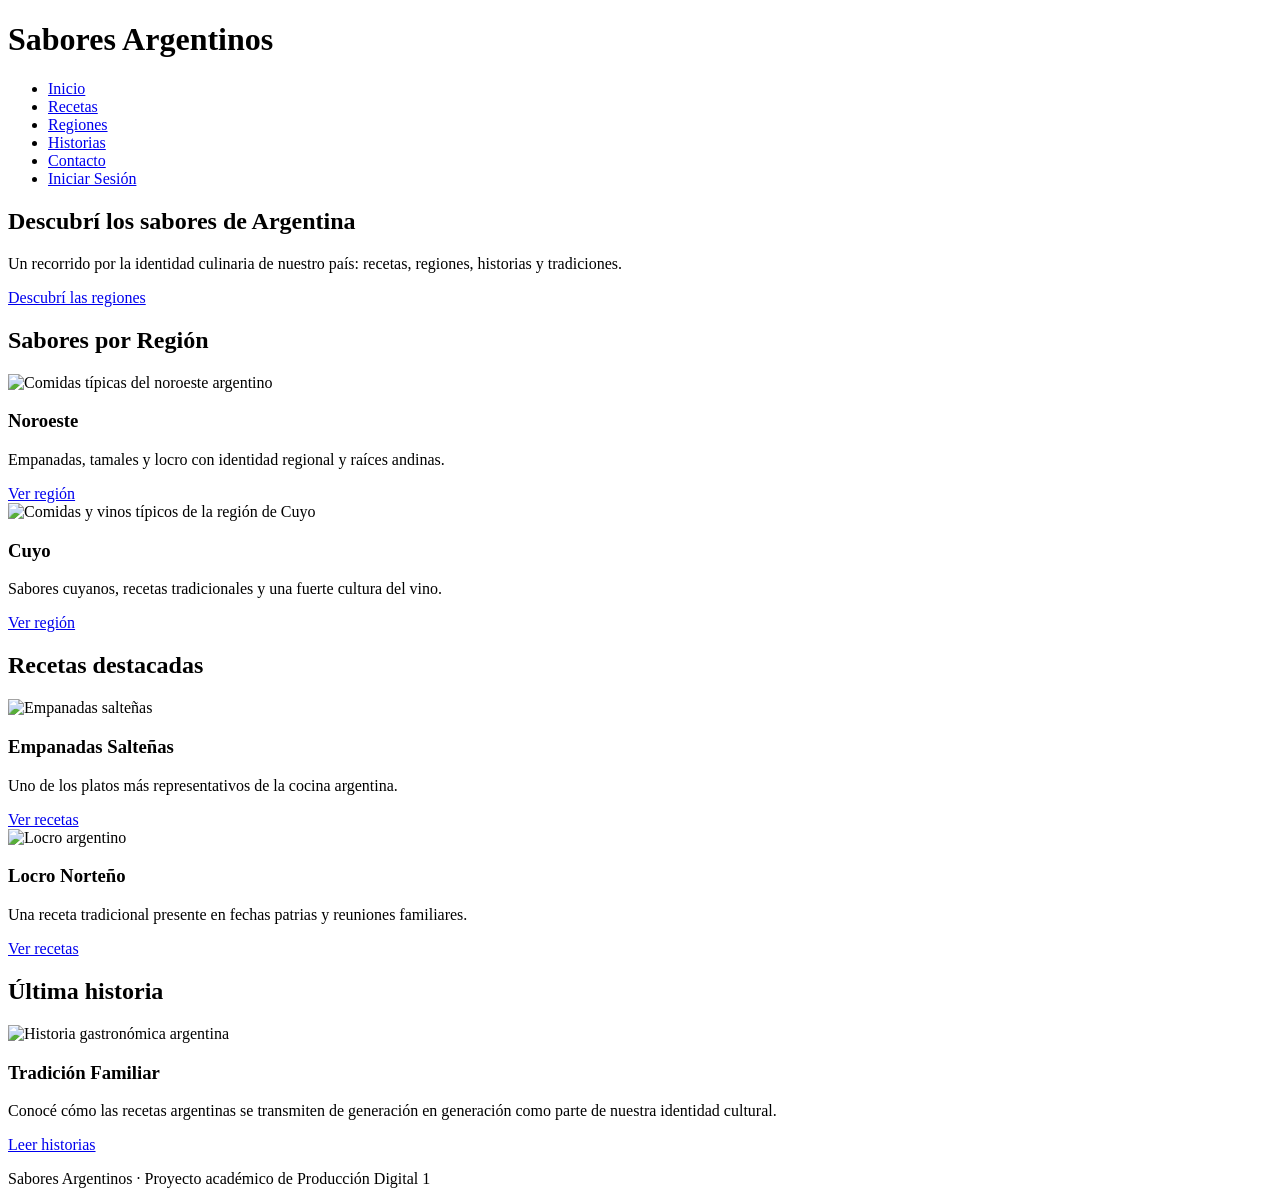
==== index.html @ f2c844c0 "Add files via upload" ====
<!DOCTYPE html>
<html lang="es">
<head>
    <meta charset="UTF-8">
    <meta name="viewport" content="width=device-width, initial-scale=1.0">
    <title>Sabores Argentinos | Inicio</title>
    <link rel="preconnect" href="https://fonts.googleapis.com">
    <link rel="preconnect" href="https://fonts.gstatic.com" crossorigin>
    <link href="https://fonts.googleapis.com/css2?family=Cormorant+Garamond:wght@400;500;600;700&family=Lato:wght@300;400;500;700&display=swap" rel="stylesheet">
    <link rel="stylesheet" href="css/estilos.css">
</head>
<body>

    <header class="site-header">
        <div class="contenedor">
            <h1 class="logo">Sabores Argentinos</h1>

            <nav class="menu">
                <ul>
                    <li><a href="index.html">Inicio</a></li>
                    <li><a href="recetas.html">Recetas</a></li>
                    <li><a href="regiones.html">Regiones</a></li>
                    <li><a href="historias.html">Historias</a></li>
                    <li><a href="contacto.html">Contacto</a></li>
                    <li><a href="login.html">Iniciar Sesión</a></li>
                </ul>
            </nav>
        </div>
    </header>

    <main>
        <section class="hero">
            <div class="hero-contenido contenedor">
                <h2>Descubrí los sabores de Argentina</h2>
                <p>
                    Un recorrido por la identidad culinaria de nuestro país:
                    recetas, regiones, historias y tradiciones.
                </p>
                <a href="regiones.html" class="boton">Descubrí las regiones</a>
            </div>
        </section>

        <section class="seccion contenedor">
            <h2 class="titulo-seccion">Sabores por Región</h2>

            <div class="grid-tarjetas">
                <article class="tarjeta">
                    <img src="imagenes/empas.jpg" alt="Comidas típicas del noroeste argentino">
                    <div class="tarjeta-contenido">
                        <h3>Noroeste</h3>
                        <p>Empanadas, tamales y locro con identidad regional y raíces andinas.</p>
                        <a href="regiones.html" class="boton-secundario">Ver región</a>
                    </div>
                </article>

                <article class="tarjeta">
                    <img src="imagenes/copa-vino.jpg" alt="Comidas y vinos típicos de la región de Cuyo">
                    <div class="tarjeta-contenido">
                        <h3>Cuyo</h3>
                        <p>Sabores cuyanos, recetas tradicionales y una fuerte cultura del vino.</p>
                        <a href="regiones.html" class="boton-secundario">Ver región</a>
                    </div>
                </article>
            </div>
        </section>

        <section class="seccion contenedor">
            <h2 class="titulo-seccion">Recetas destacadas</h2>

            <div class="lista-recetas">
                <article class="receta-card">
                    <img src="imagenes/empas.jpg" alt="Empanadas salteñas">
                    <div class="receta-info">
                        <h3>Empanadas Salteñas</h3>
                        <p>Uno de los platos más representativos de la cocina argentina.</p>
                        <a href="recetas.html" class="boton-secundario">Ver recetas</a>
                    </div>
                </article>

                <article class="receta-card">
                    <img src="imagenes/locro.jpg" alt="Locro argentino">
                    <div class="receta-info">
                        <h3>Locro Norteño</h3>
                        <p>Una receta tradicional presente en fechas patrias y reuniones familiares.</p>
                        <a href="recetas.html" class="boton-secundario">Ver recetas</a>
                    </div>
                </article>
            </div>
        </section>

        <section class="seccion contenedor">
            <h2 class="titulo-seccion">Última historia</h2>

            <article class="historia-destacada">
                <img src="imagenes/mapa.png" alt="Historia gastronómica argentina">
                <div class="historia-texto">
                    <h3>Tradición Familiar</h3>
                    <p>
                        Conocé cómo las recetas argentinas se transmiten de generación en generación
                        como parte de nuestra identidad cultural.
                    </p>
                    <a href="historias.html" class="boton">Leer historias</a>
                </div>
            </article>
        </section>
    </main>

    <footer class="site-footer">
        <p>Sabores Argentinos · Proyecto académico de Producción Digital 1</p>
    </footer>

</body>
</html>
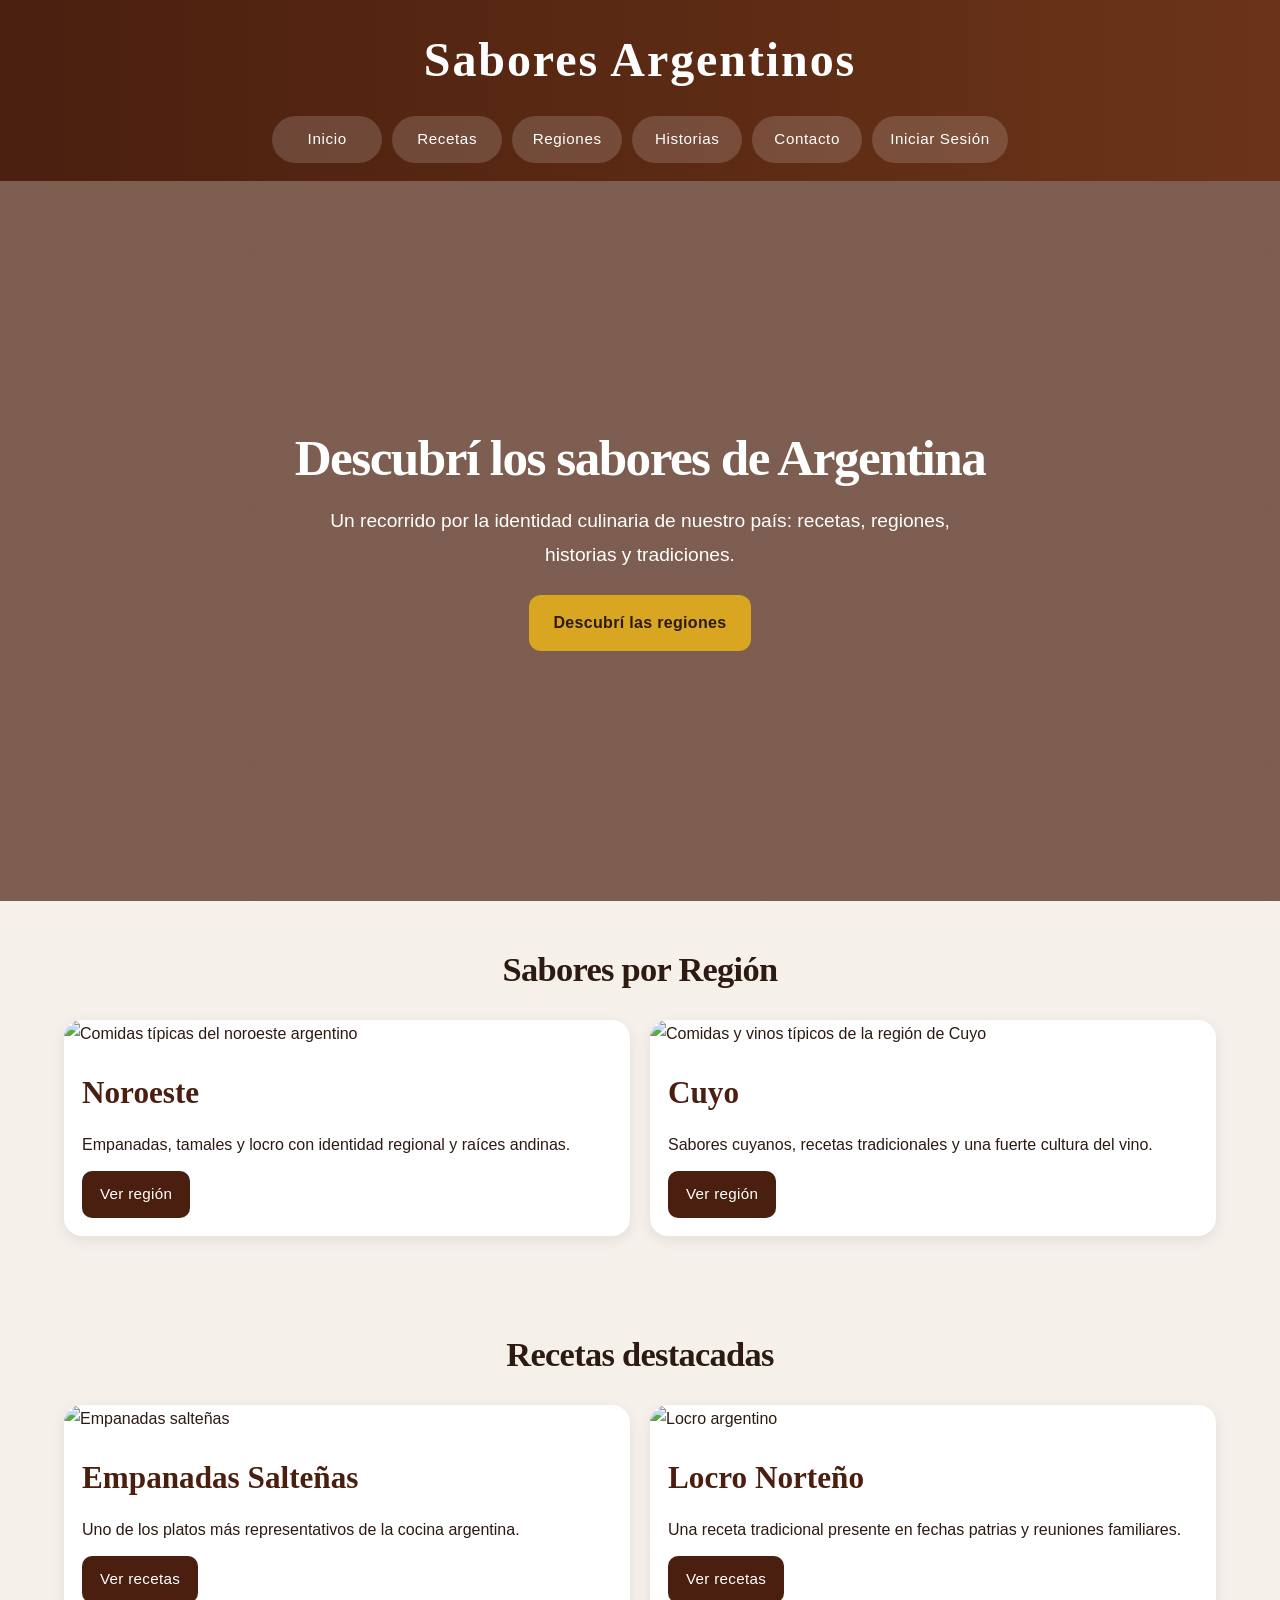
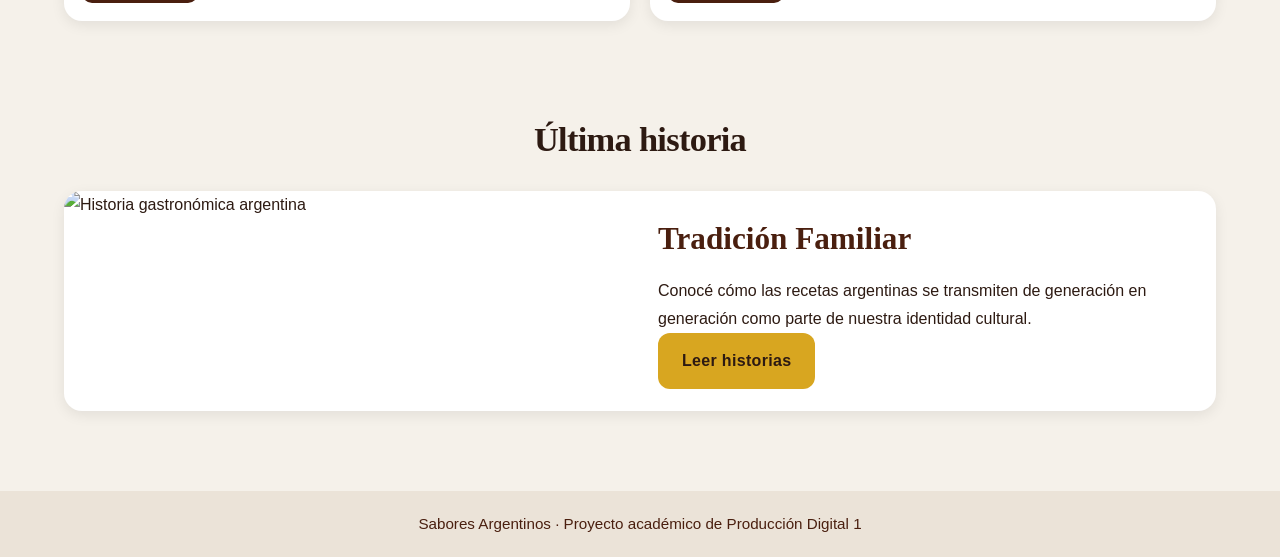
==== commit b14683ae: "Update index.html" ====
--- a/index.html
+++ b/index.html
@@ -7,7 +7,7 @@
     <link rel="preconnect" href="https://fonts.googleapis.com">
     <link rel="preconnect" href="https://fonts.gstatic.com" crossorigin>
     <link href="https://fonts.googleapis.com/css2?family=Cormorant+Garamond:wght@400;500;600;700&family=Lato:wght@300;400;500;700&display=swap" rel="stylesheet">
-    <link rel="stylesheet" href="css/estilos.css">
+    <link rel="stylesheet" href="estilos.css">
 </head>
 <body>
 
@@ -110,4 +110,4 @@
     </footer>
 
 </body>
-</html>+</html>
--- a/estilos.css
+++ b/estilos.css
@@ -0,0 +1,540 @@
+* {
+    margin: 0;
+    padding: 0;
+    box-sizing: border-box;
+}
+
+:root {
+    --font-serif: 'Cormorant Garamond', Georgia, serif;
+    --font-sans: 'Lato', Arial, sans-serif;
+    --marron-oscuro: #4a1f0f;
+    --marron-medio: #6b3418;
+    --marron-claro: #8c5a3c;
+    --beige: #f5f1ea;
+    --beige-2: #ebe3d8;
+    --blanco: #ffffff;
+    --mostaza: #d8a620;
+    --texto: #2d1a12;
+    --gris-borde: #d8d0c6;
+    --sombra: 0 4px 14px rgba(0, 0, 0, 0.08);
+}
+
+body {
+    font-family: var(--font-sans);
+    background-color: var(--beige);
+    color: var(--texto);
+    line-height: 1.75;
+    font-size: 1rem;
+}
+
+h1, h2, h3, legend, label {
+    font-family: var(--font-serif);
+}
+
+.logo {
+    font-family: var(--font-serif);
+    color: var(--blanco);
+    font-size: 2.2rem;
+    margin-bottom: 18px;
+    letter-spacing: 0.04em;
+}
+
+.titulo-seccion {
+    font-family: var(--font-serif);
+    font-size: 2.15rem;
+    line-height: 1.1;
+    letter-spacing: -0.02em;
+    margin-bottom: 32px;
+    color: var(--texto);
+}
+
+.hero h2,
+.tarjeta h3,
+.receta-card h3,
+.historia-texto h3 {
+    font-weight: 600;
+}
+
+.hero p,
+.tarjeta-contenido p,
+.historia-texto p,
+.intro-contacto,
+.meta,
+label,
+legend {
+    font-family: var(--font-sans);
+}
+
+.menu a {
+    font-weight: 500;
+    letter-spacing: 0.04em;
+}
+
+.boton,
+button.boton {
+    font-family: var(--font-sans);
+    font-weight: 700;
+}
+
+img {
+    width: 100%;
+    display: block;
+}
+
+a {
+    text-decoration: none;
+}
+
+.contenedor {
+    width: 90%;
+    max-width: 1200px;
+    margin: 0 auto;
+}
+
+.site-header {
+    background: linear-gradient(to right, var(--marron-oscuro), var(--marron-medio));
+    padding: 18px 0;
+    text-align: center;
+}
+
+.logo {
+    color: var(--blanco);
+    font-size: 2rem;
+    margin-bottom: 14px;
+}
+
+.menu ul {
+    list-style: none;
+    display: flex;
+    flex-wrap: wrap;
+    justify-content: center;
+    gap: 10px;
+    padding: 0;
+    margin: 0 auto;
+}
+
+.menu li {
+    display: flex;
+}
+
+.menu a {
+    display: inline-flex;
+    align-items: center;
+    justify-content: center;
+    background-color: rgba(255, 255, 255, 0.16);
+    color: var(--blanco);
+    padding: 10px 18px;
+    border-radius: 999px;
+    font-size: 0.95rem;
+    min-width: 110px;
+}
+
+.hero {
+    background: linear-gradient(rgba(74, 31, 15, 0.70), rgba(74, 31, 15, 0.70)),
+        url("../imagenes/portada.jpg") center/cover no-repeat;
+    min-height: 70vh;
+    display: flex;
+    align-items: center;
+    text-align: center;
+}
+
+.hero-contenido {
+    color: var(--blanco);
+    padding: 60px 0;
+}
+
+.hero h2 {
+    font-size: 2.2rem;
+    line-height: 1.1;
+    margin-bottom: 18px;
+    letter-spacing: -0.03em;
+}
+
+.hero p {
+    font-size: 1.05rem;
+    max-width: 620px;
+    margin: 0 auto 24px;
+}
+
+.boton,
+button.boton {
+    display: inline-block;
+    background-color: var(--mostaza);
+    color: var(--texto);
+    font-weight: 700;
+    padding: 14px 24px;
+    border-radius: 12px;
+    border: none;
+    cursor: pointer;
+    font-size: 1rem;
+    letter-spacing: 0.02em;
+}
+
+.boton-secundario {
+    display: inline-block;
+    margin-top: 12px;
+    background-color: var(--marron-oscuro);
+    color: var(--blanco);
+    padding: 10px 18px;
+    border-radius: 10px;
+    font-size: 0.95rem;
+    letter-spacing: 0.02em;
+}
+
+.seccion {
+    padding: 50px 0;
+}
+
+.titulo-seccion {
+    text-align: center;
+    font-size: 2.15rem;
+    margin-bottom: 32px;
+    color: var(--texto);
+    letter-spacing: -0.02em;
+}
+
+.grid-tarjetas,
+.grid-recetas,
+.lista-recetas {
+    display: grid;
+    grid-template-columns: 1fr;
+    gap: 20px;
+}
+
+.tarjeta,
+.receta-card,
+.historia-destacada,
+.formulario-caja {
+    background-color: var(--blanco);
+    border-radius: 18px;
+    overflow: hidden;
+    box-shadow: var(--sombra);
+}
+
+.tarjeta-contenido,
+.receta-info,
+.historia-texto,
+.formulario-caja {
+    padding: 18px;
+}
+
+.tarjeta h3,
+.receta-card h3,
+.historia-texto h3 {
+    font-size: 1.95rem;
+    margin-bottom: 10px;
+    color: var(--marron-oscuro);
+}
+
+.meta {
+    font-size: 0.95rem;
+    color: var(--marron-claro);
+    margin-bottom: 10px;
+}
+
+.filtros {
+    display: flex;
+    gap: 10px;
+    overflow-x: auto;
+    padding-bottom: 10px;
+    margin-bottom: 25px;
+}
+
+.filtros span {
+    flex: 0 0 auto;
+    padding: 10px 16px;
+    border: 2px solid var(--marron-oscuro);
+    border-radius: 12px;
+    background-color: var(--blanco);
+    font-weight: 600;
+    font-family: var(--font-sans);
+}
+
+.historia-destacada img {
+    min-height: 220px;
+    object-fit: cover;
+}
+
+.intro-contacto {
+    text-align: center;
+    margin-bottom: 24px;
+    font-size: 1.05rem;
+    line-height: 1.7;
+}
+
+form {
+    display: flex;
+    flex-direction: column;
+    gap: 12px;
+}
+
+label {
+    font-weight: 600;
+    font-size: 1.05rem;
+    color: var(--marron-oscuro);
+    margin-top: 10px;
+}
+
+input,
+textarea {
+    width: 100%;
+    padding: 14px 16px;
+    border: 2px solid var(--gris-borde);
+    border-radius: 14px;
+    font-size: 1rem;
+    font-family: var(--font-sans);
+    background-color: #faf8f5;
+}
+
+textarea {
+    resize: vertical;
+}
+
+.site-footer {
+    background-color: var(--beige-2);
+    text-align: center;
+    padding: 20px;
+    font-size: 0.95rem;
+    color: var(--marron-oscuro);
+    margin-top: 30px;
+}
+
+@media (min-width: 768px) {
+    .logo {
+        font-size: 3rem;
+    }
+
+    .menu ul {
+        flex-direction: row;
+        justify-content: center;
+        flex-wrap: wrap;
+    }
+
+    .hero h2 {
+        font-size: 3.2rem;
+    }
+
+    .hero p {
+        font-size: 1.2rem;
+    }
+
+    .grid-tarjetas,
+    .grid-recetas {
+        grid-template-columns: repeat(2, 1fr);
+    }
+
+    .lista-recetas {
+        grid-template-columns: repeat(2, 1fr);
+    }
+
+    .historia-destacada {
+        display: grid;
+        grid-template-columns: 1fr 1fr;
+        align-items: center;
+    }
+
+    .historia-destacada img {
+        height: 100%;
+    }
+}
+
+@media (min-width: 1024px) {
+    .grid-tarjetas {
+        grid-template-columns: repeat(2, 1fr);
+    }
+
+    .grid-recetas {
+        grid-template-columns: repeat(3, 1fr);
+    }
+
+    .hero {
+        min-height: 80vh;
+    }
+}
+
+/* Interacción en recetas */
+.interaccion {
+    margin-top: 20px;
+    display: flex;
+    flex-direction: column;
+    gap: 15px;
+}
+
+.favorito {
+    text-align: center;
+}
+
+.favorito input {
+    display: none;
+}
+
+.favorito label {
+    font-size: 2.5rem;
+    cursor: pointer;
+    transition: color 0.3s ease, transform 0.2s ease;
+    color: #ddd;
+    display: inline-block;
+}
+
+.favorito label:hover {
+    transform: scale(1.1);
+}
+
+.favorito input:checked + label {
+    color: #e74c3c;
+    animation: heartPulse 0.6s ease;
+}
+
+@keyframes heartPulse {
+    0% { transform: scale(1); }
+    50% { transform: scale(1.2); }
+    100% { transform: scale(1); }
+}
+
+.rating {
+    display: flex;
+    direction: rtl;
+    justify-content: center;
+}
+
+.rating input {
+    display: none;
+}
+
+.rating label {
+    font-size: 2rem;
+    color: #ddd;
+    cursor: pointer;
+    transition: color 0.2s ease;
+    margin: 0 2px;
+}
+
+.rating label:hover,
+.rating input:checked ~ label {
+    color: #ffd700;
+}
+
+.interaccion textarea {
+    min-height: 80px;
+    margin-bottom: 10px;
+}
+
+.interaccion button {
+    align-self: flex-start;
+}
+
+.interaccion button:hover {
+    background-color: var(--marron-medio);
+}
+
+/* Rediseño de contacto como postal gastronómica */
+.postal-gastronomica {
+    background-color: var(--blanco);
+    background-image:
+        radial-gradient(circle at 20% 80%, rgba(216, 168, 32, 0.1) 0%, transparent 50%),
+        radial-gradient(circle at 80% 20%, rgba(116, 53, 28, 0.05) 0%, transparent 50%),
+        linear-gradient(45deg, var(--beige) 25%, transparent 25%),
+        linear-gradient(-45deg, var(--beige) 25%, transparent 25%),
+        linear-gradient(45deg, transparent 75%, var(--beige-2) 75%),
+        linear-gradient(-45deg, transparent 75%, var(--beige-2) 75%);
+    background-size: 20px 20px, 30px 30px, 20px 20px, 20px 20px, 20px 20px, 20px 20px;
+    background-position: 0 0, 0 0, 0 0, 10px 10px, 0 0, 10px 10px;
+    border-radius: 20px;
+    box-shadow: 0 8px 20px rgba(0, 0, 0, 0.1);
+    padding: 30px;
+    position: relative;
+    overflow: hidden;
+}
+
+.postal-gastronomica::before {
+    content: "🍽️";
+    position: absolute;
+    top: 10px;
+    right: 10px;
+    font-size: 2rem;
+    opacity: 0.3;
+}
+
+.postal-gastronomica::after {
+    content: "📖";
+    position: absolute;
+    bottom: 10px;
+    left: 10px;
+    font-size: 1.5rem;
+    opacity: 0.3;
+}
+
+.selector-grupo {
+    border: none;
+    margin: 20px 0;
+    padding: 0;
+}
+
+.selector-grupo legend {
+    font-weight: bold;
+    font-size: 1.1rem;
+    color: var(--marron-oscuro);
+    margin-bottom: 10px;
+    padding: 0;
+}
+
+.chips {
+    display: flex;
+    flex-wrap: wrap;
+    gap: 10px;
+}
+
+.chips input {
+    display: none;
+}
+
+.chips label {
+    display: inline-block;
+    padding: 10px 16px;
+    border: 2px solid var(--marron-claro);
+    border-radius: 25px;
+    background-color: var(--beige);
+    color: var(--marron-oscuro);
+    font-size: 0.95rem;
+    cursor: pointer;
+    transition: all 0.3s ease;
+    text-align: center;
+}
+
+.chips label:hover {
+    background-color: var(--marron-claro);
+    color: var(--blanco);
+    transform: translateY(-2px);
+    box-shadow: 0 4px 8px rgba(0, 0, 0, 0.1);
+}
+
+.chips input:checked + label {
+    background-color: var(--mostaza);
+    border-color: var(--mostaza);
+    color: var(--texto);
+    box-shadow: 0 4px 12px rgba(216, 168, 32, 0.3);
+}
+
+@media (min-width: 768px) {
+    .postal-gastronomica {
+        padding: 40px;
+        max-width: 900px;
+        margin: 0 auto;
+    }
+
+    .selector-grupo {
+        display: grid;
+        grid-template-columns: 1fr 1fr;
+        gap: 20px;
+        align-items: start;
+    }
+
+    .chips {
+        justify-content: center;
+    }
+
+    .chips label {
+        padding: 12px 20px;
+        font-size: 1rem;
+    }
+}
